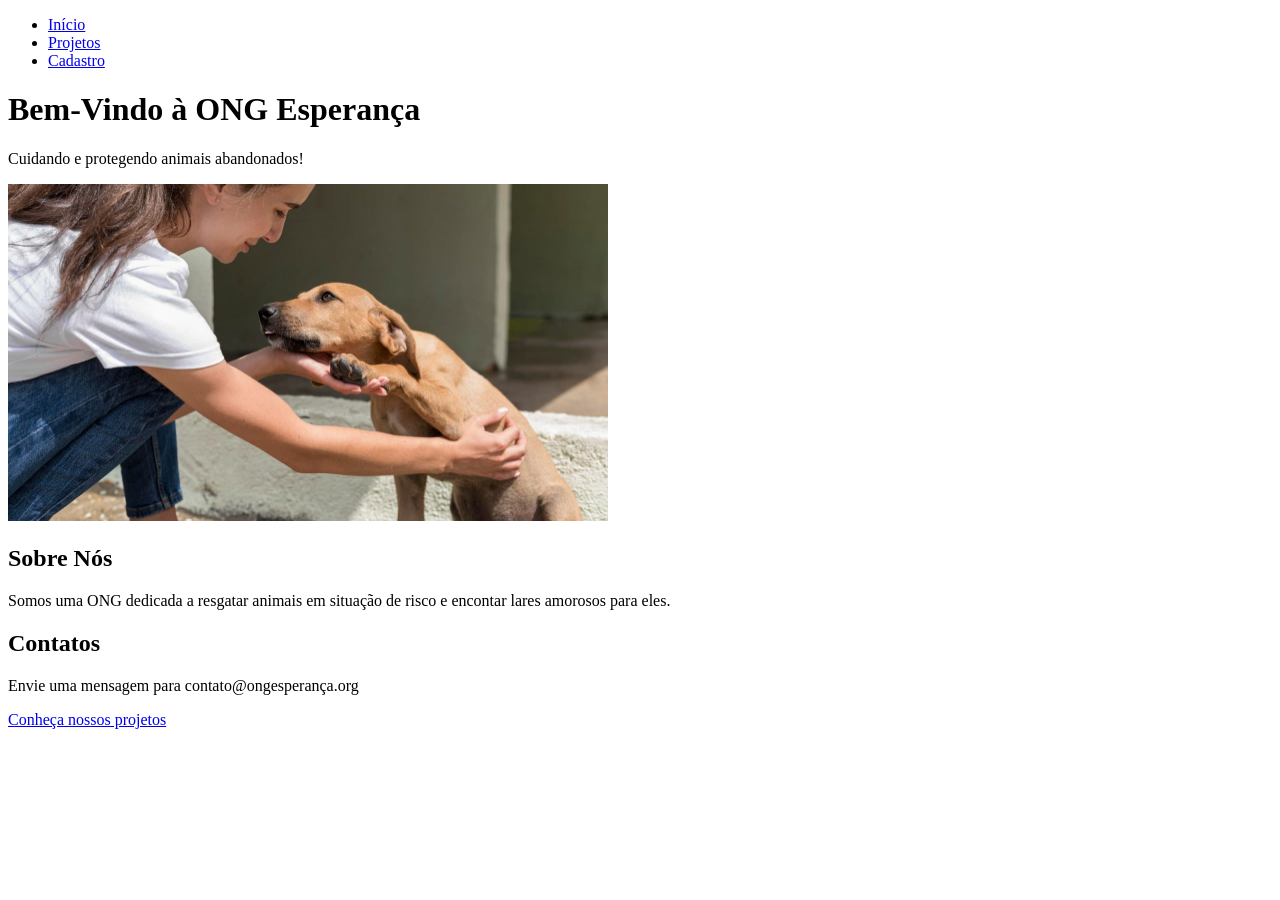
==== index.html @ 5ea600e0 "Add files via upload" ====
<!DOCTYPE html>
<html lang="pt-BR">
<head>
    <meta charset="UTF-8">
    <title>ONG Esperança</title>
</head>
<body>
    <nav>
        <ul>
            <li><a href="index.html">Início</a></li>
            <li><a href="projetos.html">Projetos</a></li>
            <li><a href="cadastro.html">Cadastro</a></li>
        </ul>
    </nav>


    <h1>Bem-Vindo à ONG Esperança</h1>
    <p>Cuidando e protegendo animais abandonados!</p>

    <img src="imagens/Apresentacao-cachorro-caramelo.jpg" alt="Caramelo da ONG" width="600">

    <h2>Sobre Nós</h2>
    <p>Somos uma ONG dedicada a resgatar animais em situação de risco e encontar lares amorosos para eles.</p>

    <h2>Contatos</h2>
    <p>Envie uma mensagem para contato@ongesperança.org</p>

    <a href="projetos.html">Conheça nossos projetos</a>
</body>
</html>
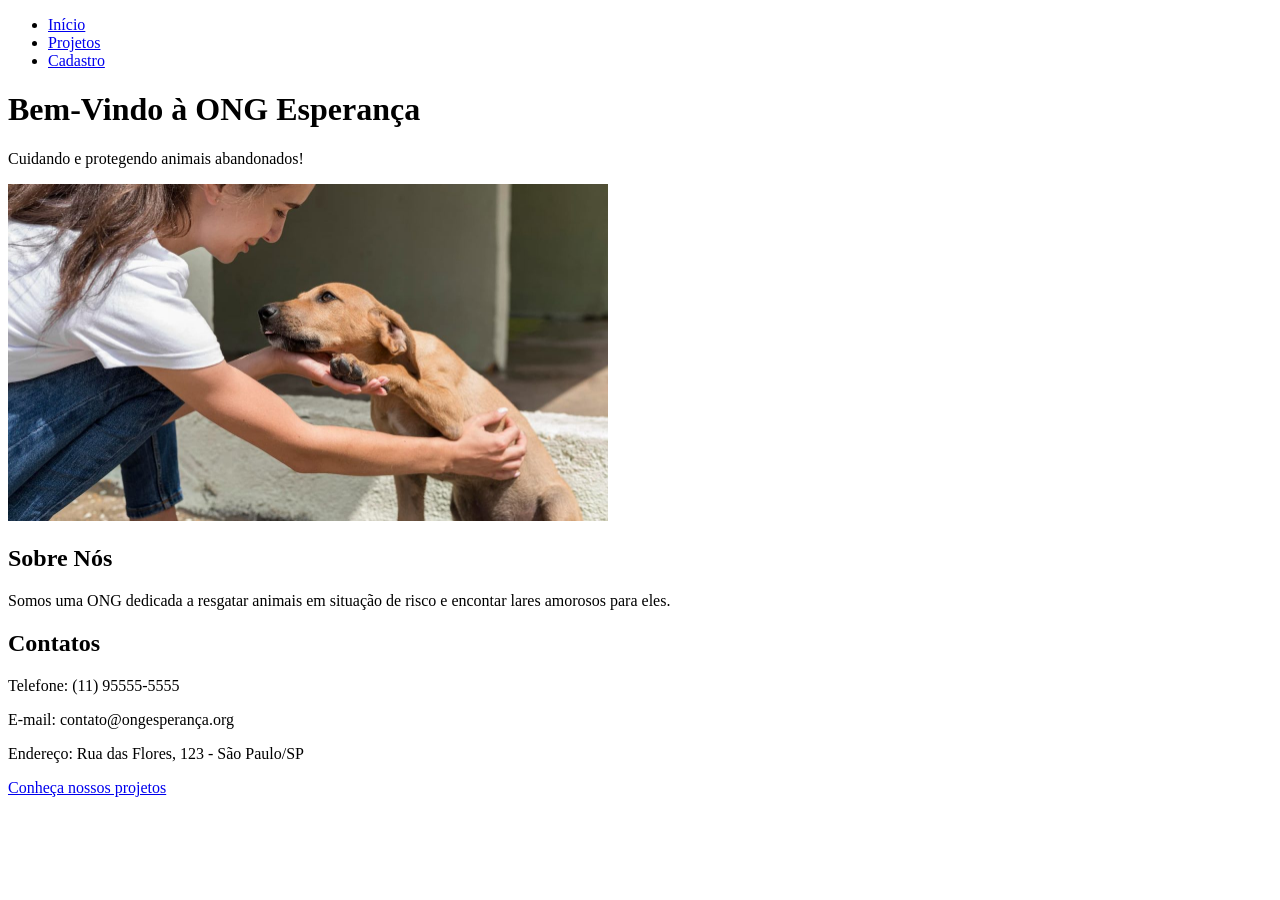
==== commit 45d3db93: "Update index.html Adicionar telefone e endereço genérico" ====
--- a/index.html
+++ b/index.html
@@ -23,8 +23,11 @@
     <p>Somos uma ONG dedicada a resgatar animais em situação de risco e encontar lares amorosos para eles.</p>
 
     <h2>Contatos</h2>
-    <p>Envie uma mensagem para contato@ongesperança.org</p>
+    <p>Telefone: (11) 95555-5555</p>
+    <p>E-mail: contato@ongesperança.org</p>
+    <p>Endereço: Rua das Flores, 123 - São Paulo/SP</p>
 
     <a href="projetos.html">Conheça nossos projetos</a>
 </body>
-</html>+
+</html>
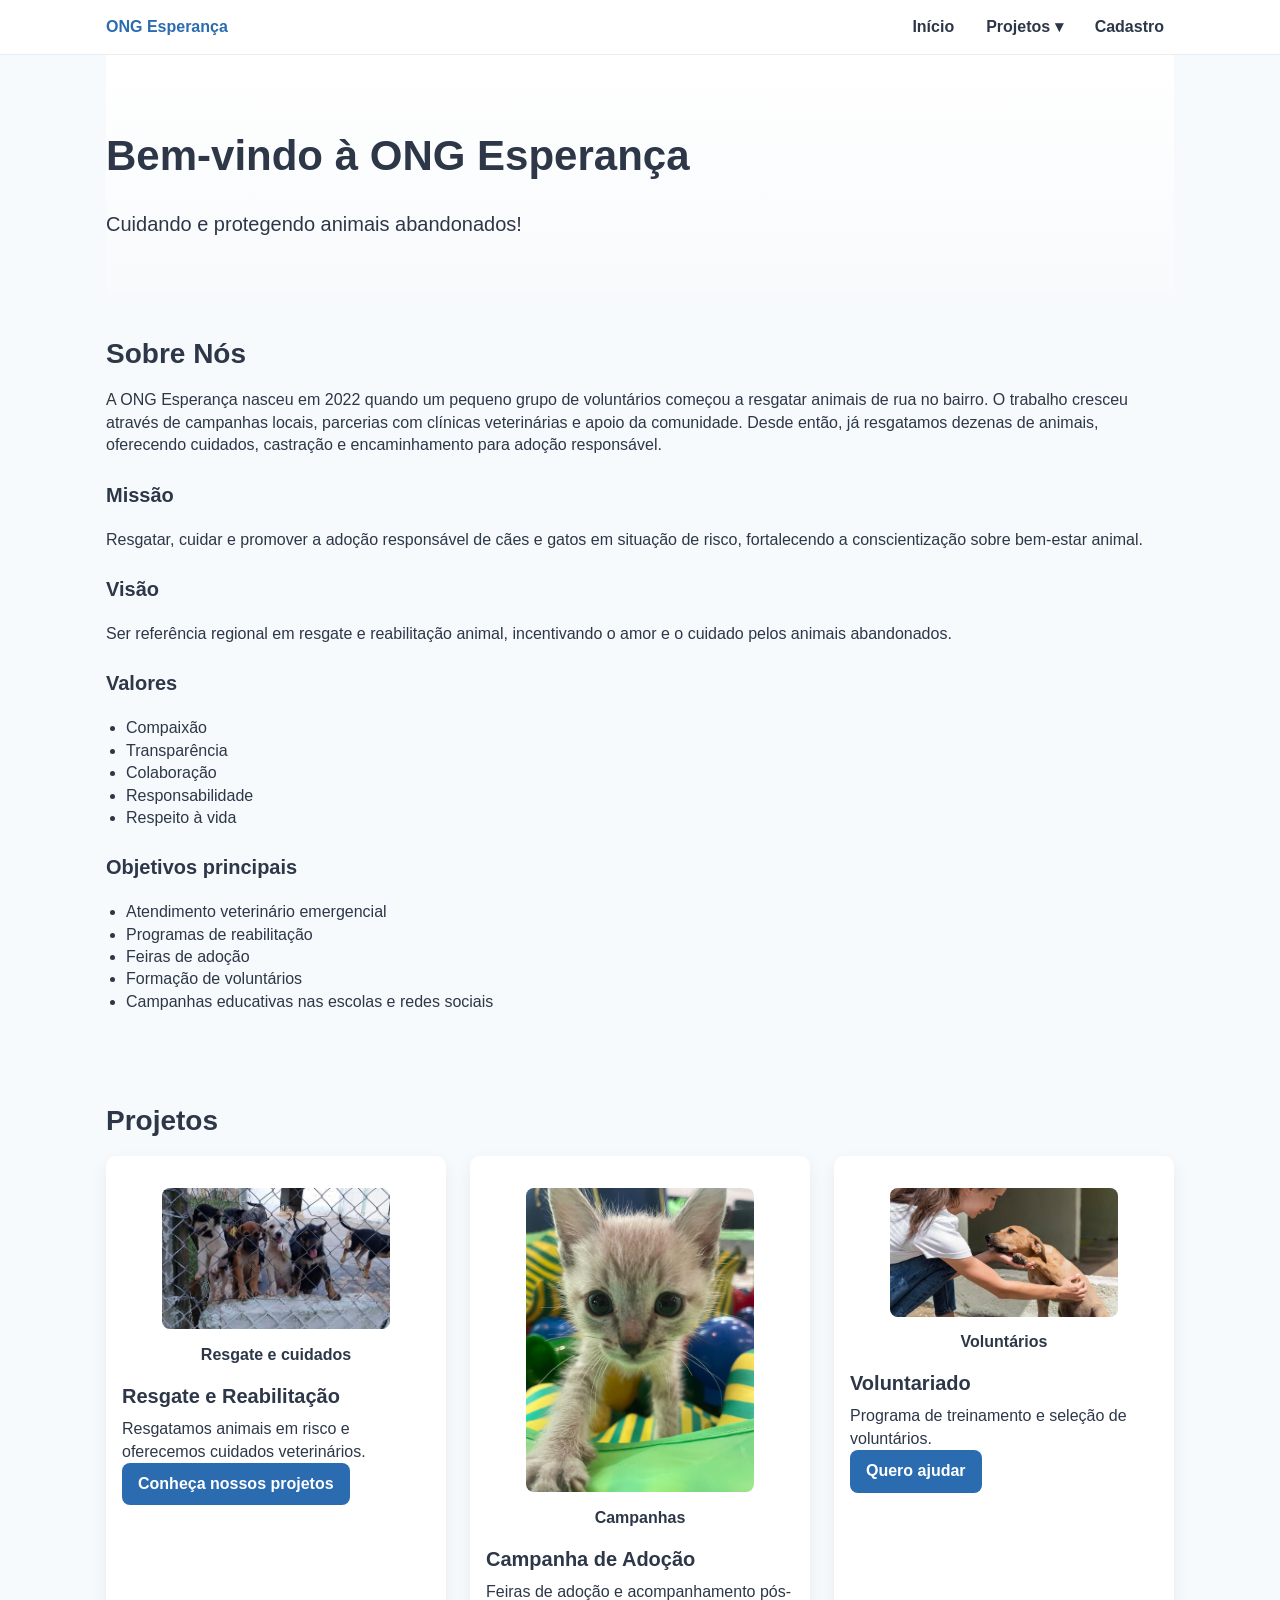
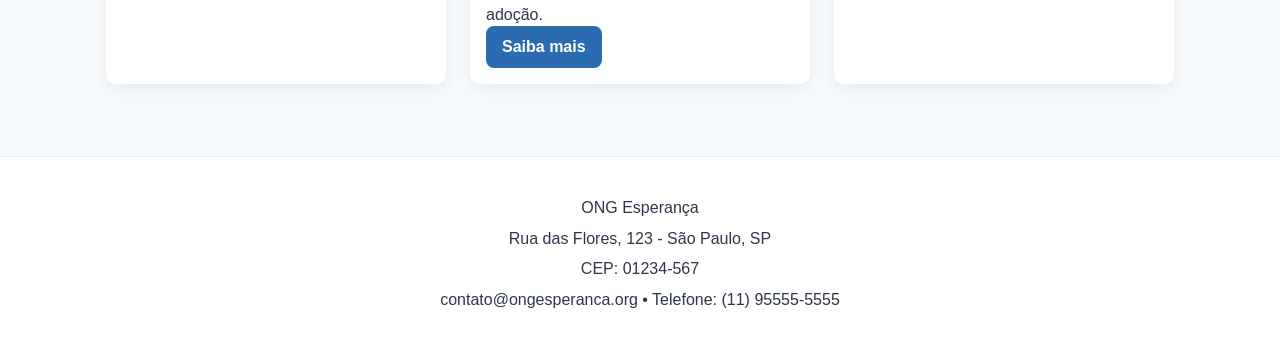
==== commit a7e3688f: "Add files via upload Atualizando arquivos para o trabalho 2" ====
--- a/index.html
+++ b/index.html
@@ -1,33 +1,121 @@
 <!DOCTYPE html>
 <html lang="pt-BR">
 <head>
-    <meta charset="UTF-8">
+    <meta charset="UTF-8" />
+    <meta name="viewport" content="width=device-width,initial-scale=1" />
+
     <title>ONG Esperança</title>
+
+    <link rel="stylesheet" href="css/style.css">
 </head>
 <body>
-    <nav>
-        <ul>
-            <li><a href="index.html">Início</a></li>
-            <li><a href="projetos.html">Projetos</a></li>
-            <li><a href="cadastro.html">Cadastro</a></li>
-        </ul>
-    </nav>
 
+<header class="header" role="banner">
+    <div class="container">
+        <div class="brand">ONG Esperança</div>
 
-    <h1>Bem-Vindo à ONG Esperança</h1>
-    <p>Cuidando e protegendo animais abandonados!</p>
+        <button class="hamburger" aria-label="Abrir menu" aria-expanded="false">Ξ</button>
 
-    <img src="imagens/Apresentacao-cachorro-caramelo.jpg" alt="Caramelo da ONG" width="600">
+        <nav aria-label="Menu principal">
+            <ul class="nav-list">
+                <li><a href="index.html" aria-current="page"><b>Início</b></a></li>
+                <li class="nav-item">
+                    <a href="projetos.html"><b>Projetos ▾</b></a>
+                    <div class="submenu">
+                        <a href="projetos.html#resgate"><b>Resgate</b></a>
+                        <a href="projetos.html#adocao"><b>Adoção</b></a>
+                    </div>
+                </li>
+                <li><a href="cadastro.html"><b>Cadastro</b></a></li>
+            </ul>
+        </nav>
+    </div>
+</header>
 
-    <h2>Sobre Nós</h2>
-    <p>Somos uma ONG dedicada a resgatar animais em situação de risco e encontar lares amorosos para eles.</p>
+<main class="container" role="main">
+    <section class="hero" aria-labelledby="hero-title">
+        <h1 id="hero-title">Bem-vindo à ONG Esperança</h1>
+        <p class="lead">Cuidando e protegendo animais abandonados!</p>
+    </section>
 
-    <h2>Contatos</h2>
-    <p>Telefone: (11) 95555-5555</p>
-    <p>E-mail: contato@ongesperança.org</p>
-    <p>Endereço: Rua das Flores, 123 - São Paulo/SP</p>
+         <section aria-labelledby="sobre-title">
+            <h2 id="sobre-title">Sobre Nós</h2>
+            <p>
+                A ONG Esperança nasceu em 2022 quando um pequeno grupo de voluntários começou a resgatar animais de rua no bairro. O trabalho cresceu através de campanhas locais, parcerias com clínicas veterinárias e apoio da comunidade. Desde então, já resgatamos dezenas de animais, oferecendo cuidados, castração e encaminhamento para adoção responsável.
+            </p>
+            <h3>Missão</h3>
+            <p>
+                Resgatar, cuidar e promover a adoção responsável de cães e gatos em situação de risco, fortalecendo a conscientização sobre bem-estar animal.
+            </p>
+            <h3>Visão</h3>
+            <p>
+                Ser referência regional em resgate e reabilitação animal, incentivando o amor e o cuidado pelos animais abandonados.
+            </p>
+            <h3>Valores</h3>
+            <ul>
+                <li>Compaixão</li>
+                <li>Transparência</li>
+                <li>Colaboração</li>
+                <li>Responsabilidade</li>
+                <li>Respeito à vida</li>
+            </ul>
 
-    <a href="projetos.html">Conheça nossos projetos</a>
-</body>
+            <h3>Objetivos principais</h3>
+            <ul>
+                <li>Atendimento veterinário emergencial</li>
+                <li>Programas de reabilitação</li>
+                <li>Feiras de adoção</li>
+                <li>Formação de voluntários</li>
+                <li>Campanhas educativas nas escolas e redes sociais</li>
+            </ul>
 
-</html>
+        </section>
+
+        <section id="projetos-home" aria-labelledby="titulo-projetos">
+            <h2 id="projetos-home">Projetos</h2>
+
+            <div class="cards-grid">
+                <article class="card">
+                    <figure>
+                        <img src="imagens/cachorros-resgatados.jpg" alt="Cachorros resgatados">
+                        <figcaption><b>Resgate e cuidados</b></figcaption>
+                    </figure>
+                    <h3>Resgate e Reabilitação</h3>
+                    <p>Resgatamos animais em risco e oferecemos cuidados veterinários.</p>
+                    <p><a class="btn" href="projetos.html">Conheça nossos projetos</a></p>
+                </article>
+
+                <article class="card">
+                    <figure>
+                        <img src="imagens/gatinho-pronto-adocao.jpg" alt="Gatinho pronto para adoção">
+                        <figcaption><b>Campanhas</b></figcaption>
+                    </figure>
+                    <h3>Campanha de Adoção</h3>
+                    <p>Feiras de adoção e acompanhamento pós-adoção.</p>
+                    <p><a class="btn" href="projetos.html#adocao">Saiba mais</a></p>
+                </article>
+
+                <article class="card">
+                    <figure>
+                        <img src="imagens/Apresentacao-cachorro-caramelo.jpg" alt="Voluntária ajudando animais">
+                        <figcaption><b>Voluntários</b></figcaption>
+                    </figure>
+                    <h3>Voluntariado</h3>
+                    <p>Programa de treinamento e seleção de voluntários.</p>
+                    <p><a class="btn" href="cadastro.html">Quero ajudar</a></p>
+                </article>
+            </div>
+        </section>
+    </main>
+
+    <footer class="footer" role="contentinfo">
+        <div class="container">
+            <p>ONG Esperança</p>
+            <p>Rua das Flores, 123 - São Paulo, SP</p>
+            <p>CEP: 01234-567</p>
+            <p>contato@ongesperanca.org • Telefone: (11) 95555-5555</p>
+        </div>
+    </footer>
+
+<script src="js/script.js"></script>
+</body>
--- a/css/style.css
+++ b/css/style.css
@@ -0,0 +1,280 @@
+/* Design: cores */ 
+:root{
+
+/* Paleta de 8 cores */
+--primary: #2B6CB0; /* azul claro */
+--primary-dark: #234E7A; /* azul escuro */
+--secondary: #F6AD55; /* laranja */
+--accent: #9F7AEA; /* roxo */
+--success: #38A169; /* verde */
+--danger: #E53E3E; /* vermelho */ 
+--neutral-100: #F7FAFC; /* cinza muito claro */
+--neutral-700: #2D3748; /* cinza escuro */
+
+/* Tipografia (5 tamanhos) */
+--type-xxl: 42px;
+--type-xl: 28px;
+--type-lg: 20px;
+--type-md: 16px;
+--type-sm: 14px;
+
+/* Espaçamentos (modular) */
+--s-xxs: 8px;
+--s-xs: 16px;
+--s-sm: 24px;
+--s-md: 32px;
+--s-lg: 48px;
+--s-xl: 64px;
+
+/* Layout */
+--container-max: 1100px;
+--gutter: 16px;
+}
+
+/* Reset e texto */ 
+* {
+    box-sizing:border-box;
+}
+html,body {
+    margin:0;
+    padding:0;
+    font-family: "Segoe UI", Roboto, Arial, sans-serif;
+    background:var(--neutral-100);
+    color:var(--neutral-700);
+    line-height:1.4;
+}
+h1 {font-size:var(--type-xxl);margin:var(--s-sm) 0;}
+h2 {font-size:var(--type-xl);margin:var(--s-xs) 0;}
+p  {font-size:var(--type-md);margin:8px 0;}
+
+/* Conteúdo centralizado */
+.container{
+    width:100%;
+    max-width:var(--container-max);
+    margin:0 auto;
+    padding:0 var(--gutter);
+}
+
+/* Menu */
+.header{
+    background:#fff;
+    border-bottom:1px solid #e6eef6;
+    padding: var(--s-xs) 0;
+}
+.header .container{
+    display:flex;
+    align-items:center;
+    justify-content:space-between;
+    gap:var(--gutter);
+}
+.brand{font-weight:700;color:var(--primary);}
+.nav-list{
+    list-style:none;
+    margin:0;
+    padding:0;
+    display:flex;
+    gap:12px;
+    align-items:center;
+}
+.nav-list a{
+    color:var(--neutral-700);
+    text-decoration:none;
+    padding:8px 10px;
+    border-radius:6px
+}
+.nav-list a:hover{
+    background:var(--primary);
+    color:#fff;
+}
+
+/* Apresentação */
+.hero{
+    padding:var(--s-lg) 0;
+    background:linear-gradient(180deg,#fff,#f8fafc);
+}
+.hero .lead{font-size:var(--type-lg);margin-top:8px; }
+
+/* Seções e imagens */
+section{padding:var(--s-sm) 0; }
+section img {
+    width:100%;
+    height:auto;
+    max-width: 250px;
+    object-fit: cover;
+    border-radius:8px;
+}
+
+/* Títulos e listas dentro e seções */
+section h3 {
+    font-size: var(--type-lg);
+    margin-top: var(--s-sm);
+    color: var(--neutral-700);
+}
+
+section ul {
+    padding-left: 20px;
+    margin-bottom: var(--s-sm);
+}
+
+figure {
+    text-align: center;
+}
+
+figcaption {
+    margin-top: 8px;
+    font-weight: bold;
+}
+
+/* Layout de cards */
+.cards-grid{
+    display:grid;
+    grid-template-columns:repeat(1,1fr);
+    gap:var(--s-sm);
+}
+@media (min-width:768px){ .cards-grid{grid-template-columns:repeat(2,1fr)} }
+@media (min-width:1024px){ .cards-grid{grid-template-columns:repeat(3,1fr)} }
+
+.card {
+    background:#fff;
+    padding:var(--s-xs);
+    border-radius:10px;
+    box-shadow:0 6px 18px rgba(15,23,42,0.06);
+}
+.card h3 {
+    margin: 8px 0; 
+    font-weight: bold;
+}
+  
+.card p{margin:0; }
+
+/* Formulário */
+.form-group{
+    display:flex;
+    flex-direction:column;
+    margin-bottom:12px;
+}
+label{font-size:var(--type-sm);margin-bottom:6px}
+input, select, textarea{
+    padding:10px;
+    border-radius:8px;
+    border:1px solid #e6eef6;
+    background:#fff;
+    font-size:var(--type-md)
+}
+input:focus, textarea:focus, select:focus{
+    outline:none;
+    border-color:var(--primary);
+    box-shadow:0 0 0 4px rgba(43,108,176,0.06);
+}
+
+/* Botões */
+.btn{
+    display:inline-block;
+    padding:10px 16px;
+    border-radius:8px;
+    border:0;
+    background:var(--primary);
+    color:#fff;
+    text-decoration:none;
+    cursor:pointer;
+    font-weight:600;
+}
+.btn.secondary{background:var(--secondary);color:#1a202c; }
+.btn.disabled{opacity:.6;cursor:not-allowed; }
+
+/* Final da página */
+.footer{
+    padding:var(--s-md) 0;
+    background:#fff;
+    border-top:1px solid #e6eef6;
+    text-align:center;
+    margin-top:var(--s-lg);
+}
+/* Grade de colunas */
+.site-grid {
+    display: grid;
+    grid-template-columns: repeat(12, 1fr);
+    gap: var(--gutter);
+}
+.col-1{grid-column: span 1; }
+.col-2{grid-column: span 2; }
+.col-3{grid-column: span 3; }
+.col-4{grid-column: span 4; }
+.col-5{grid-column: span 5; }
+.col-6{grid-column: span 6; }
+.col-7{grid-column: span 7; }
+.col-8{grid-column: span 8; }
+.col-9{grid-column: span 9; }
+.col-10{grid-column: span 10; }
+.col-11{grid-column: span 11; }
+.col-12{grid-column: span 12; }
+
+/* Ajuste para celular */
+@media (max-width:767px) {
+    [class^="col-"], [class*="col-"] {grid-column: span 12 !important; }
+}
+
+/* Ajustes para diferentes tamanhos de tela (5 níveis) */
+@media (min-width:479px) { /* Tela de celular pequena */ }
+@media (min-width:480px) and (max-width: 767px) { /* Celulares normais */ }
+@media (min-width:768px) and (max-width: 1023px) { /* Tablet */ }
+@media (min-width:1024px) and (max-width: 1279px) { /* Computadores e notebooks */ }
+@media (min-width:1280px) { /* Monitores grandes/ TV */ }
+
+/* Menu - versão mobile com botão hamburger e submenu */
+.header { position: relative; }
+.hamburger {
+    display: none; 
+    background: none; 
+    border: 0; 
+    font-size: 22px; 
+    cursor: pointer; 
+}
+.nav-list {
+    list-style: none;
+    margin: 0;
+    padding: 0;
+    display: flex;
+    gap: 12px;
+    align-items: center;
+    position: relative;
+}
+ 
+.submenu {
+    display: none;
+    position:absolute;
+    top:calc(100% + 6px);
+    left: 0;
+    background: #fff;
+    padding: 8px;
+    border-radius: 8px;
+    box-shadow: 0 8px 20px rgba(0,0,0,0.08);
+    min-width: 160px;
+}
+.nav-item:hover .submenu,
+.nav-item:focus-within .submenu {
+    display: block;
+}
+
+@media (max-width: 767px) {
+    .hamburger { display: block; }
+    .nav-list {
+        display: none;
+        flex-direction: column;
+        position: absolute;
+        right: 16px;
+        top: 64px;
+        background: #fff;
+        padding: 12px;
+        border-radius: 8px;
+        box-shadow: 0 10px 30px rgba(0,0,0,0.08);
+    }
+    .nav-list.nav-open { display: flex; }
+}
+
+
+
+
+
+
+
